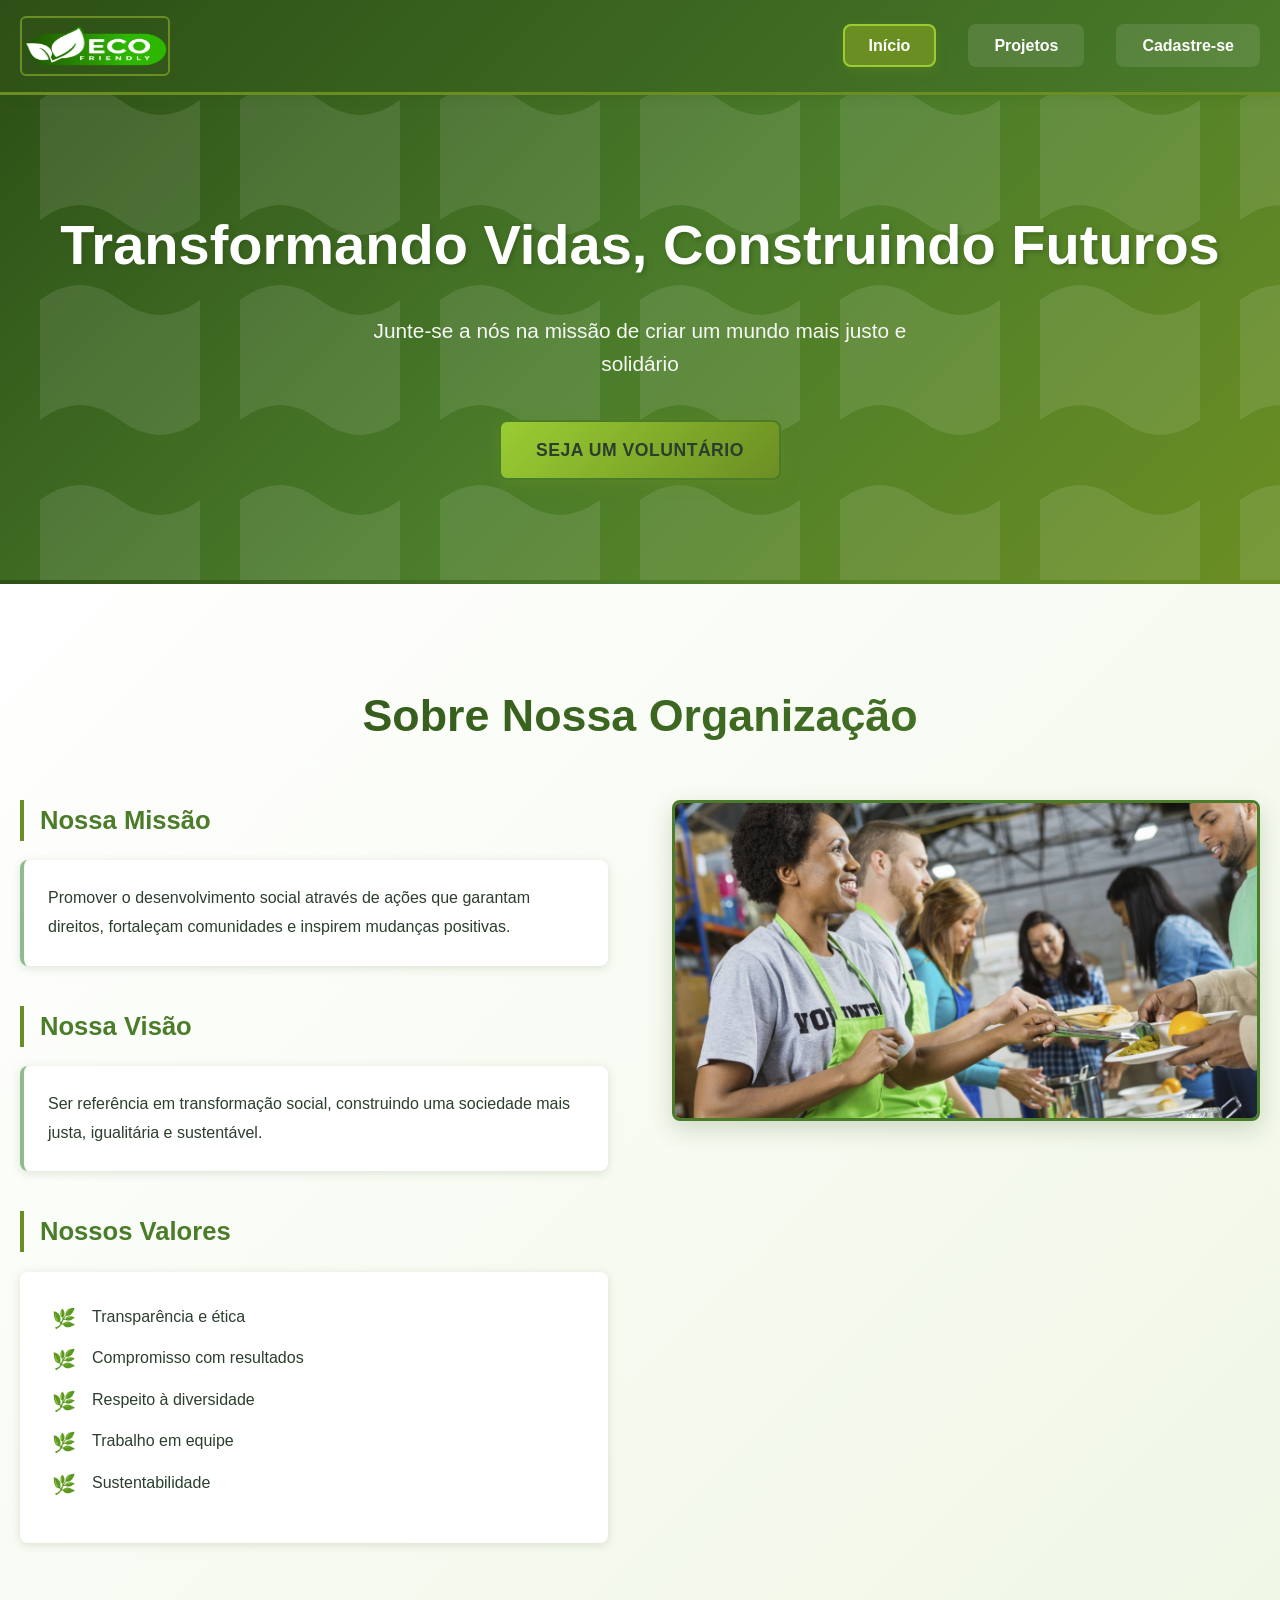
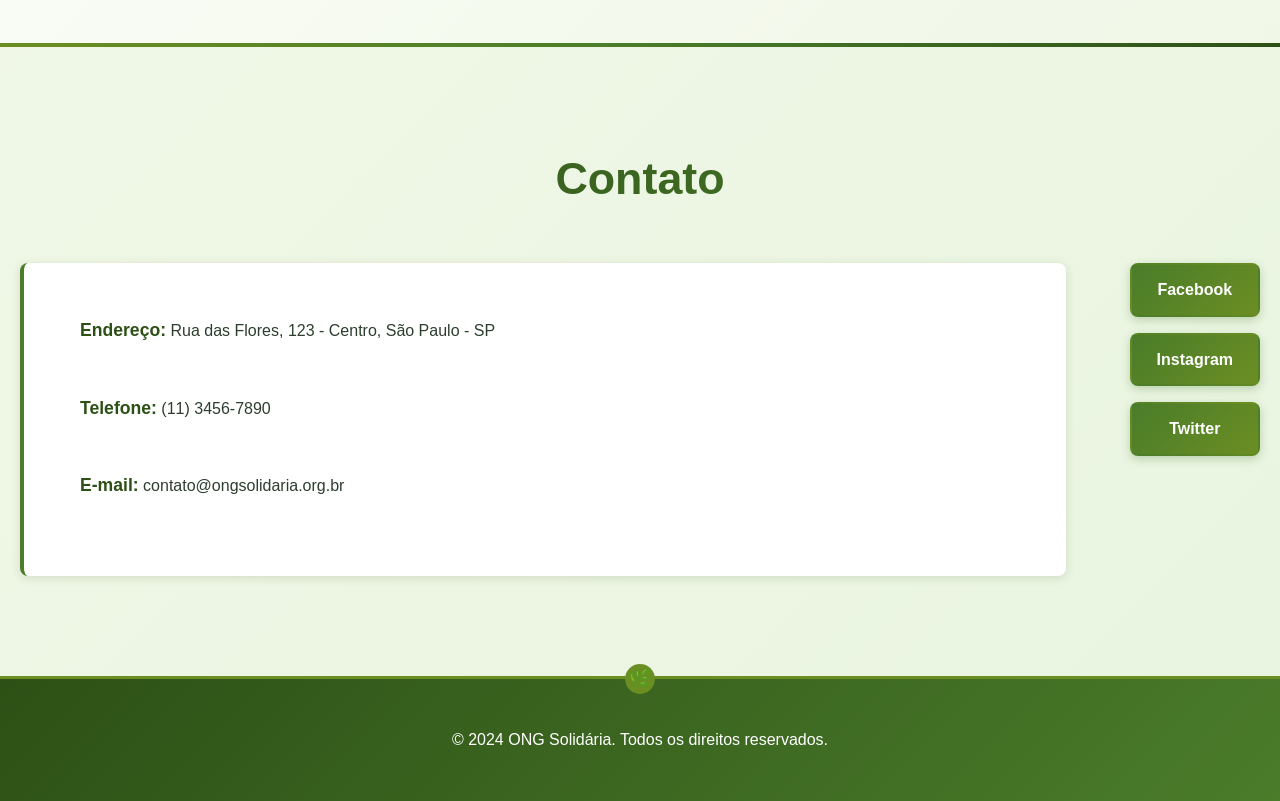
==== Html/index.html @ 37c57fbd "feat: add initial project" ====
<!DOCTYPE html>
<html lang="pt-BR">
<head>
    <meta charset="UTF-8">
    <meta name="viewport" content="width=device-width, initial-scale=1.0">
    <meta name="description" content="Plataforma para ONGs - Conectando pessoas, transformando vidas">
    <title>ONG Solidária - Página Inicial</title>
    <link rel="stylesheet" href="../Css/style.css">
</head>
<body>
    <header class="header">
        <div class="container">
            <div class="logo">
                <img src="../Images/Logo.png" alt="Logo ONG Solidária" width="150" height="60">
            </div>
            <nav class="nav" aria-label="Navegação principal">
                <ul>
                    <li><a href="index.html" aria-current="page">Início</a></li>
                    <li><a href="projetos.html">Projetos</a></li>
                    <li><a href="cadastro.html">Cadastre-se</a></li>
                </ul>
            </nav>
        </div>
    </header>

    <main>
        <section class="hero" aria-labelledby="hero-title">
            <div class="container">
                <h1 id="hero-title">Transformando Vidas, Construindo Futuros</h1>
                <p>Junte-se a nós na missão de criar um mundo mais justo e solidário</p>
                <a href="cadastro.html" class="btn btn-primary">Seja um Voluntário</a>
            </div>
        </section>

        <section class="about" aria-labelledby="about-title">
            <div class="container">
                <h2 id="about-title">Sobre Nossa Organização</h2>
                <div class="about-content">
                    <div class="about-text">
                        <h3>Nossa Missão</h3>
                        <p>Promover o desenvolvimento social através de ações que garantam direitos, fortaleçam comunidades e inspirem mudanças positivas.</p>
                        
                        <h3>Nossa Visão</h3>
                        <p>Ser referência em transformação social, construindo uma sociedade mais justa, igualitária e sustentável.</p>
                        
                        <h3>Nossos Valores</h3>
                        <ul>
                            <li>Transparência e ética</li>
                            <li>Compromisso com resultados</li>
                            <li>Respeito à diversidade</li>
                            <li>Trabalho em equipe</li>
                            <li>Sustentabilidade</li>
                        </ul>
                    </div>
                    <div class="about-image">
                        <img src="../Images/Equipe.jpg" alt="Nossa equipe de voluntários em ação" width="500" height="350">
                    </div>
                </div>
            </div>
        </section>

        <section class="contact" aria-labelledby="contact-title">
            <div class="container">
                <h2 id="contact-title">Contato</h2>
                <div class="contact-info">
                    <address>
                        <p><strong>Endereço:</strong> Rua das Flores, 123 - Centro, São Paulo - SP</p>
                        <p><strong>Telefone:</strong> (11) 3456-7890</p>
                        <p><strong>E-mail:</strong> contato@ongsolidaria.org.br</p>
                    </address>
                    <div class="social-links">
                        <a href="#" aria-label="Facebook">Facebook</a>
                        <a href="#" aria-label="Instagram">Instagram</a>
                        <a href="#" aria-label="Twitter">Twitter</a>
                    </div>
                </div>
            </div>
        </section>
    </main>

    <footer class="footer">
        <div class="container">
            <p>&copy; 2024 ONG Solidária. Todos os direitos reservados.</p>
        </div>
    </footer>

    <script src="js/main.js"></script>
</body>
</html>
---- Css/style.css ----
/* Reset e configurações básicas */
* {
    margin: 0;
    padding: 0;
    box-sizing: border-box;
}

:root {
    --moss-dark: #2d5016;       /* Verde musgo escuro */
    --moss-medium: #4a7c2a;     /* Verde musgo médio */
    --moss-light: #6b8e23;      /* Verde musgo claro (chartreuse) */
    --moss-accent: #8fbc8f;     /* Verde musgo suave */
    --moss-very-light: #f0f7e6; /* Verde musgo muito claro */
    --moss-bright: #9acd32;     /* Verde amarelado */
    --text-color: #2c3e2d;
    --white: #ffffff;
    --gray-light: #e9f5e1;
    --shadow: 0 2px 10px rgba(45, 80, 22, 0.15);
    --border-radius: 8px;
}

body {
    font-family: 'Segoe UI', Tahoma, Geneva, Verdana, sans-serif;
    line-height: 1.6;
    color: var(--text-color);
    background: linear-gradient(135deg, var(--moss-very-light), #ffffff);
    background-attachment: fixed;
}

.container {
    max-width: 1200px;
    margin: 0 auto;
    padding: 0 20px;
}

/* Header */
.header {
    background: linear-gradient(135deg, var(--moss-dark), var(--moss-medium));
    box-shadow: var(--shadow);
    position: fixed;
    width: 100%;
    top: 0;
    z-index: 1000;
    border-bottom: 3px solid var(--moss-light);
}

.header .container {
    display: flex;
    justify-content: space-between;
    align-items: center;
    padding: 1rem 20px;
}

.logo img {
    display: block;
    border-radius: 6px;
    border: 2px solid var(--moss-light);
    transition: all 0.3s ease;
}

.logo img:hover {
    transform: scale(1.05);
    border-color: var(--moss-bright);
}

.nav ul {
    display: flex;
    list-style: none;
    gap: 2rem;
}

.nav a {
    text-decoration: none;
    color: var(--white);
    font-weight: 600;
    padding: 0.7rem 1.5rem;
    border-radius: var(--border-radius);
    transition: all 0.3s ease;
    border: 2px solid transparent;
    background: rgba(255, 255, 255, 0.1);
}

.nav a:hover,
.nav a[aria-current="page"] {
    background-color: var(--moss-light);
    color: var(--white);
    transform: translateY(-2px);
    box-shadow: 0 4px 12px rgba(107, 142, 35, 0.3);
    border-color: var(--moss-bright);
}

/* Hero Section */
.hero {
    background: linear-gradient(135deg, var(--moss-dark), var(--moss-medium), var(--moss-light));
    color: var(--white);
    padding: 140px 0 100px;
    text-align: center;
    margin-top: 60px;
    position: relative;
    overflow: hidden;
}

.hero::before {
    content: '';
    position: absolute;
    top: 0;
    left: 0;
    right: 0;
    bottom: 0;
    background: url('data:image/svg+xml,<svg xmlns="http://www.w3.org/2000/svg" viewBox="0 0 100 100" opacity="0.1"><path fill="white" d="M20,20 Q40,5 60,20 T100,20 V80 Q80,95 60,80 T20,80 Z"/></svg>');
    background-size: 200px;
}

.hero h1 {
    font-size: 3.5rem;
    margin-bottom: 1.5rem;
    font-weight: 700;
    text-shadow: 2px 2px 4px rgba(45, 80, 22, 0.5);
    position: relative;
}

.hero p {
    font-size: 1.3rem;
    margin-bottom: 2.5rem;
    opacity: 0.95;
    position: relative;
    max-width: 600px;
    margin-left: auto;
    margin-right: auto;
}

/* Botões */
.btn {
    display: inline-block;
    padding: 14px 35px;
    border-radius: var(--border-radius);
    text-decoration: none;
    font-weight: 700;
    text-align: center;
    transition: all 0.3s ease;
    border: none;
    cursor: pointer;
    font-size: 1.1rem;
    text-transform: uppercase;
    letter-spacing: 0.5px;
    position: relative;
}

.btn-primary {
    background: linear-gradient(135deg, var(--moss-bright), var(--moss-light));
    color: var(--text-color);
    border: 2px solid var(--moss-medium);
    box-shadow: 0 4px 15px rgba(107, 142, 35, 0.4);
}

.btn-primary:hover {
    background: linear-gradient(135deg, var(--moss-light), var(--moss-bright));
    transform: translateY(-3px);
    box-shadow: 0 6px 20px rgba(107, 142, 35, 0.6);
    color: var(--white);
}

/* About Section */
.about {
    padding: 100px 0;
    background: linear-gradient(135deg, var(--white), var(--moss-very-light));
    position: relative;
}

.about::before {
    content: '';
    position: absolute;
    top: 0;
    left: 0;
    right: 0;
    height: 4px;
    background: linear-gradient(90deg, var(--moss-dark), var(--moss-medium), var(--moss-light));
}

.about h2 {
    text-align: center;
    font-size: 2.8rem;
    margin-bottom: 3rem;
    color: var(--moss-dark);
    background: linear-gradient(135deg, var(--moss-dark), var(--moss-medium));
    -webkit-background-clip: text;
    -webkit-text-fill-color: transparent;
    background-clip: text;
}

.about-content {
    display: grid;
    grid-template-columns: 1fr 1fr;
    gap: 4rem;
    align-items: start;
}

.about-text h3 {
    color: var(--moss-medium);
    margin: 2.5rem 0 1.2rem;
    font-size: 1.6rem;
    padding-left: 1rem;
    border-left: 4px solid var(--moss-light);
}

.about-text h3:first-child {
    margin-top: 0;
}

.about-text p {
    margin-bottom: 1.5rem;
    line-height: 1.8;
    background: var(--white);
    padding: 1.5rem;
    border-radius: var(--border-radius);
    border-left: 4px solid var(--moss-accent);
    box-shadow: var(--shadow);
}

.about-text ul {
    list-style: none;
    padding-left: 0;
    background: var(--white);
    padding: 2rem;
    border-radius: var(--border-radius);
    box-shadow: var(--shadow);
}

.about-text li {
    margin-bottom: 1rem;
    position: relative;
    padding-left: 2.5rem;
    font-weight: 500;
}

.about-text li::before {
    content: "🌿";
    color: var(--moss-light);
    font-weight: bold;
    position: absolute;
    left: 0;
    top: 0;
    font-size: 1.2rem;
}

.about-image {
    position: relative;
}

.about-image img {
    width: 100%;
    height: auto;
    border-radius: var(--border-radius);
    box-shadow: 0 8px 25px rgba(45, 80, 22, 0.2);
    border: 3px solid var(--moss-medium);
    transition: transform 0.3s ease;
}

.about-image img:hover {
    transform: scale(1.02);
}

/* Contact Section */
.contact {
    padding: 100px 0;
    background: linear-gradient(135deg, var(--moss-very-light), var(--gray-light));
    position: relative;
}

.contact::before {
    content: '';
    position: absolute;
    top: 0;
    left: 0;
    right: 0;
    height: 4px;
    background: linear-gradient(90deg, var(--moss-light), var(--moss-medium), var(--moss-dark));
}

.contact h2 {
    text-align: center;
    font-size: 2.8rem;
    margin-bottom: 3rem;
    color: var(--moss-dark);
    background: linear-gradient(135deg, var(--moss-dark), var(--moss-medium));
    -webkit-background-clip: text;
    -webkit-text-fill-color: transparent;
    background-clip: text;
}

.contact-info {
    display: grid;
    grid-template-columns: 1fr auto;
    gap: 4rem;
    align-items: start;
}

.contact-info address {
    background: var(--white);
    padding: 2.5rem;
    border-radius: var(--border-radius);
    box-shadow: var(--shadow);
    border-left: 4px solid var(--moss-medium);
}

.contact-info address p {
    margin-bottom: 1.5rem;
    font-style: normal;
    padding: 0.8rem 1rem;
    border-radius: 6px;
    transition: background-color 0.3s ease;
}

.contact-info address p:hover {
    background-color: var(--moss-very-light);
}

.contact-info strong {
    color: var(--moss-dark);
    font-size: 1.1rem;
}

.social-links {
    display: flex;
    gap: 1rem;
    flex-direction: column;
}

.social-links a {
    display: inline-block;
    padding: 12px 25px;
    background: linear-gradient(135deg, var(--moss-medium), var(--moss-light));
    color: var(--white);
    text-decoration: none;
    border-radius: var(--border-radius);
    transition: all 0.3s ease;
    text-align: center;
    font-weight: 600;
    border: 2px solid transparent;
    box-shadow: 0 3px 10px rgba(74, 124, 42, 0.3);
}

.social-links a:hover {
    background: linear-gradient(135deg, var(--moss-light), var(--moss-medium));
    transform: translateY(-3px);
    box-shadow: 0 5px 15px rgba(74, 124, 42, 0.5);
    border-color: var(--moss-bright);
}

/* Footer */
.footer {
    background: linear-gradient(135deg, var(--moss-dark), var(--moss-medium));
    color: var(--white);
    text-align: center;
    padding: 3rem 0;
    border-top: 3px solid var(--moss-light);
    position: relative;
}

.footer::before {
    content: '🌿';
    position: absolute;
    top: -15px;
    left: 50%;
    transform: translateX(-50%);
    background: var(--moss-light);
    width: 30px;
    height: 30px;
    border-radius: 50%;
    display: flex;
    align-items: center;
    justify-content: center;
    font-size: 1.2rem;
}

/* Utilitários */
.sr-only {
    position: absolute;
    width: 1px;
    height: 1px;
    padding: 0;
    margin: -1px;
    overflow: hidden;
    clip: rect(0, 0, 0, 0);
    white-space: nowrap;
    border: 0;
}

/* Tablets */
@media (max-width: 768px) {
    .header .container {
        flex-direction: column;
        gap: 1rem;
    }

    .nav ul {
        gap: 1rem;
    }

    .hero {
        padding: 120px 0 80px;
        margin-top: 100px;
    }

    .hero h1 {
        font-size: 2.8rem;
    }

    .hero p {
        font-size: 1.2rem;
    }

    .about-content {
        grid-template-columns: 1fr;
        gap: 3rem;
    }

    .about-image {
        order: -1;
    }

    .contact-info {
        grid-template-columns: 1fr;
        gap: 3rem;
    }

    .social-links {
        flex-direction: row;
        justify-content: center;
        flex-wrap: wrap;
    }
}

/* Mobile */
@media (max-width: 480px) {
    .container {
        padding: 0 15px;
    }

    .nav ul {
        flex-direction: column;
        gap: 0.8rem;
        text-align: center;
    }

    .nav a {
        display: block;
    }

    .hero {
        padding: 100px 0 60px;
        margin-top: 140px;
    }

    .hero h1 {
        font-size: 2.3rem;
    }

    .hero p {
        font-size: 1.1rem;
    }

    .about,
    .contact {
        padding: 80px 0;
    }

    .about h2,
    .contact h2 {
        font-size: 2.3rem;
        margin-bottom: 2.5rem;
    }

    .btn {
        padding: 12px 30px;
        font-size: 1rem;
    }

    .social-links {
        flex-direction: column;
    }

    .social-links a {
        width: 100%;
    }
}

/* Desktop grande */
@media (min-width: 1200px) {
    .container {
        max-width: 1400px;
    }
}

/* Acessibilidade - Foco */
a:focus,
button:focus,
.btn:focus {
    outline: 3px solid var(--moss-bright);
    outline-offset: 3px;
}

/* Animações suaves */
@media (prefers-reduced-motion: no-preference) {
    .hero,
    .about,
    .contact {
        animation: fadeIn 0.8s ease-out;
    }

    @keyframes fadeIn {
        from {
            opacity: 0;
            transform: translateY(30px);
        }
        to {
            opacity: 1;
            transform: translateY(0);
        }
    }
}

/* High contrast para usuários que preferem */
@media (prefers-contrast: high) {
    :root {
        --moss-dark: #000000;
        --moss-medium: #333333;
        --moss-light: #666666;
        --moss-accent: #000000;
        --text-color: #000000;
        --moss-very-light: #ffffff;
        --white: #ffffff;
        --gray-light: #f0f0f0;
    }
}
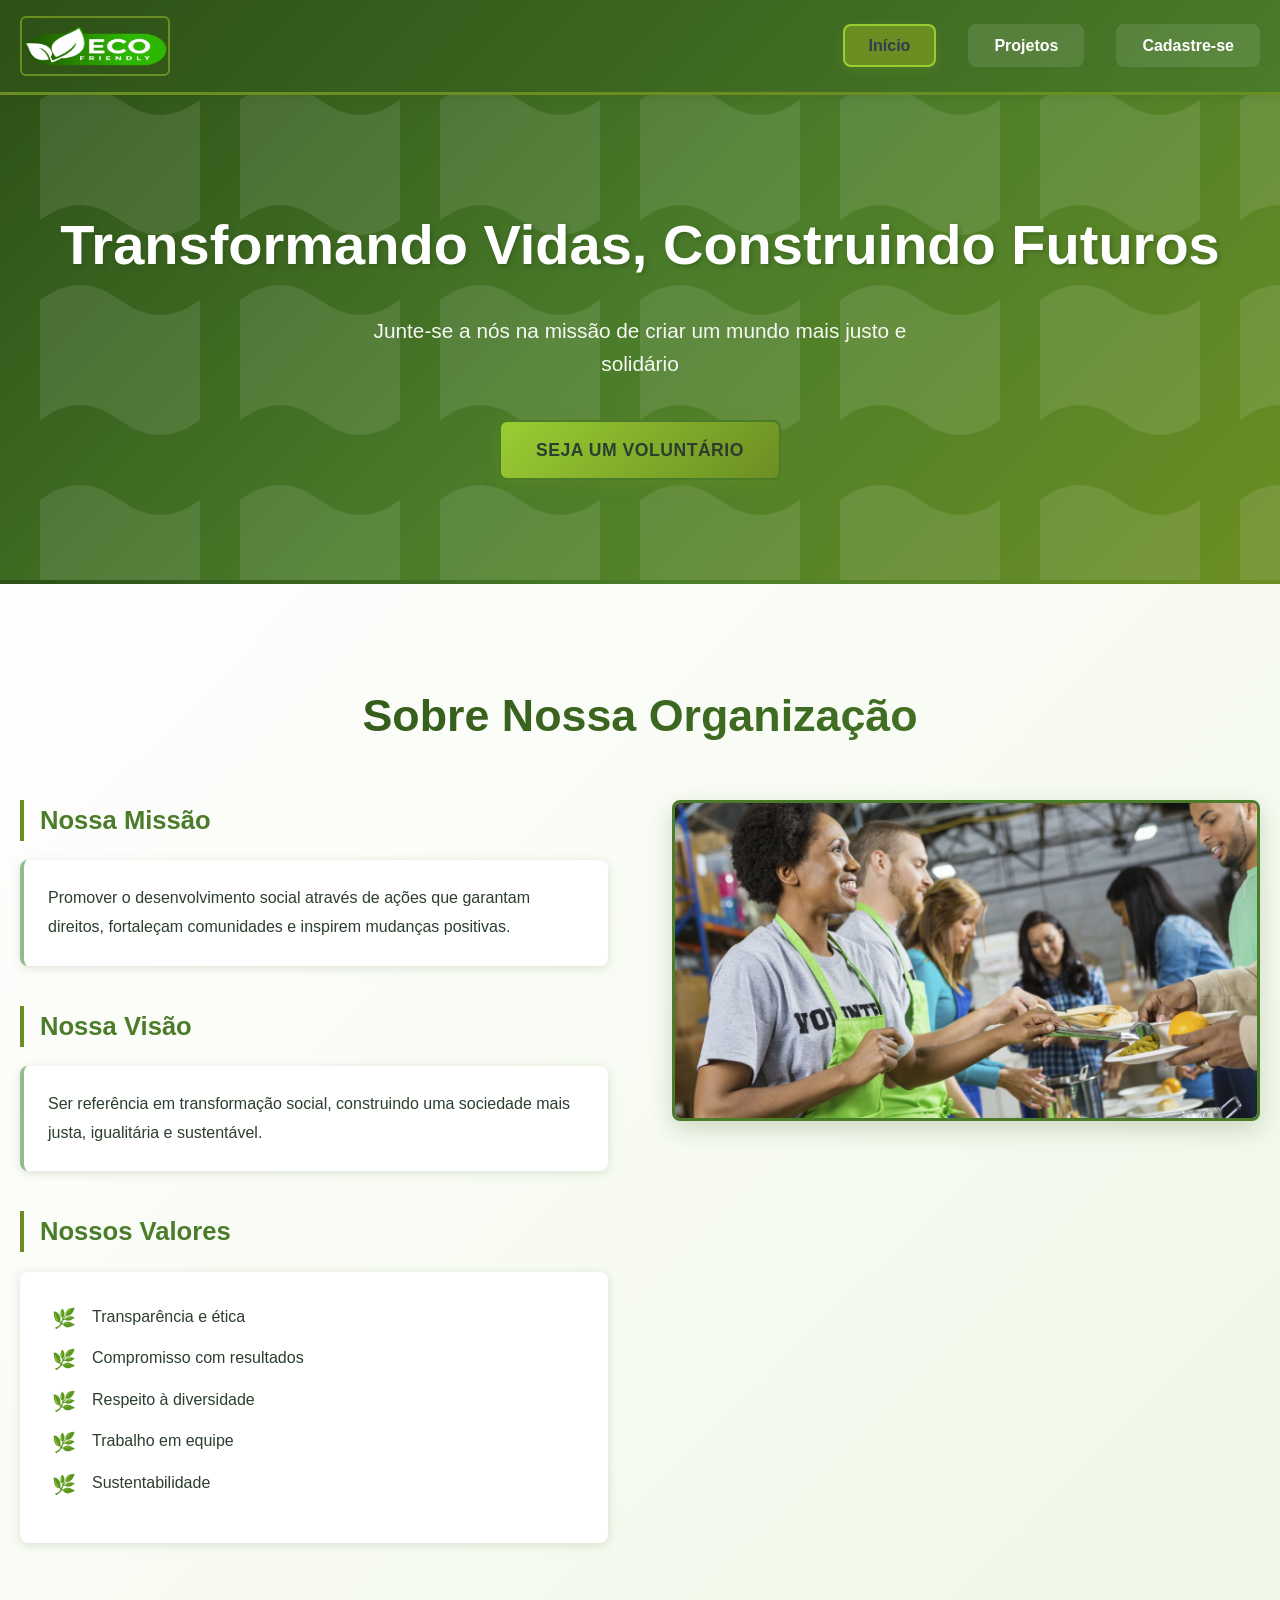
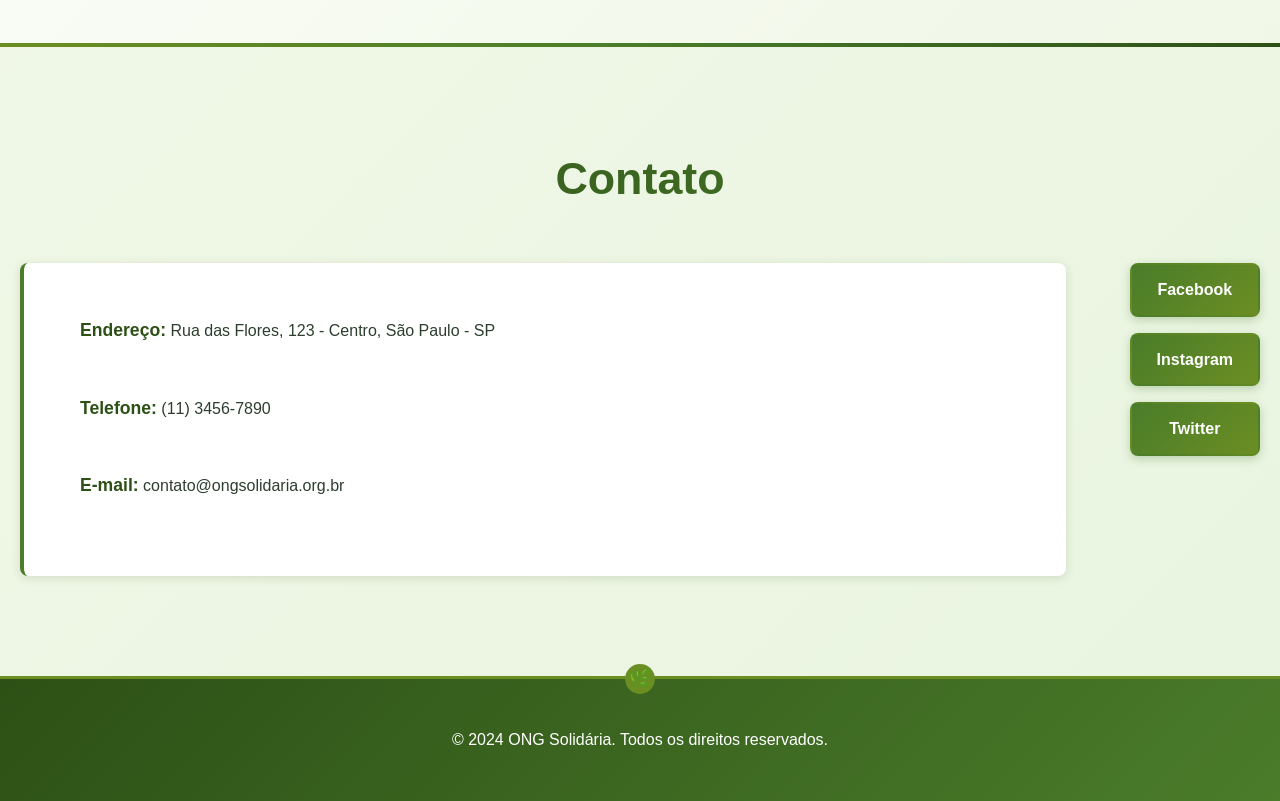
==== commit 4e03bd34: "feat: adicionando arquivos" ====
--- a/Html/index.html
+++ b/Html/index.html
@@ -6,6 +6,7 @@
     <meta name="description" content="Plataforma para ONGs - Conectando pessoas, transformando vidas">
     <title>ONG Solidária - Página Inicial</title>
     <link rel="stylesheet" href="../Css/style.css">
+    <script src="../Js/index.js"></script>
 </head>
 <body>
     <header class="header">
